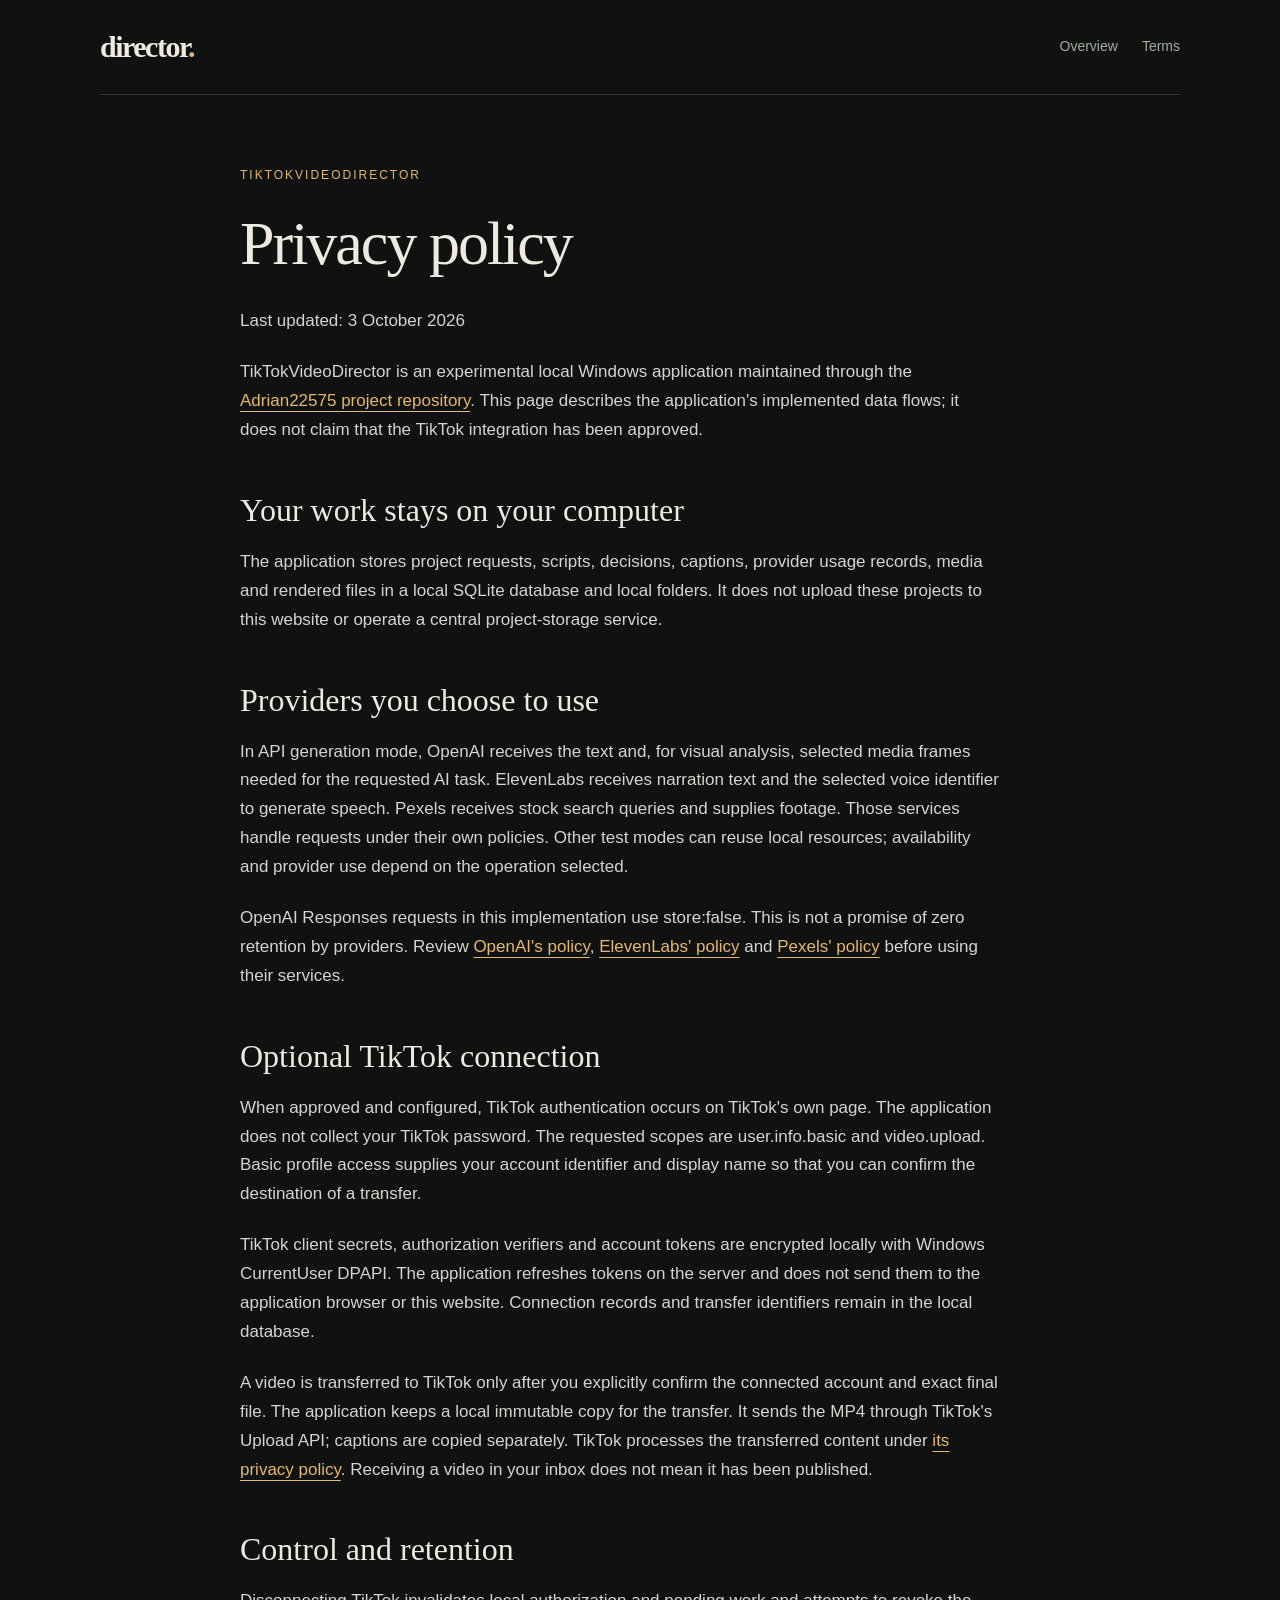
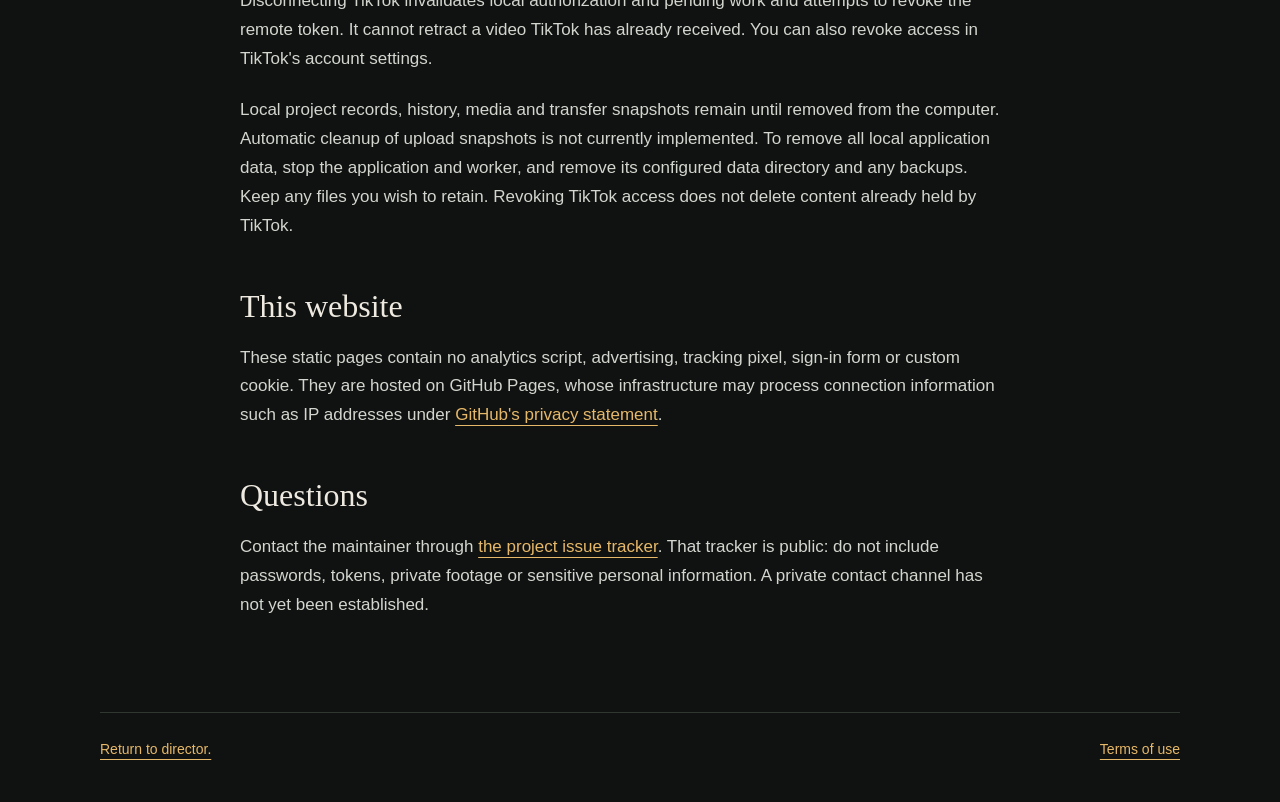
==== privacy.html @ c60e2afe "Publish director informational and privacy pages" ====
<!doctype html><html lang="en"><head><meta charset="utf-8"><meta name="viewport" content="width=device-width, initial-scale=1"><title>Privacy — director.</title><link rel="stylesheet" href="style.css"><link rel="icon" href="icon.png"></head><body><header><a class="brand" href="./">director<span>.</span></a><nav aria-label="Main"><a href="./">Overview</a><a href="terms.html">Terms</a></nav></header><main class="document"><div class="eyebrow">TikTokVideoDirector</div><h1>Privacy policy</h1><p class="updated">Last updated: 3 October 2026</p><p>TikTokVideoDirector is an experimental local Windows application maintained through the <a href="https://github.com/Adrian22575/TikTokVideoDirector">Adrian22575 project repository</a>. This page describes the application's implemented data flows; it does not claim that the TikTok integration has been approved.</p><h2>Your work stays on your computer</h2><p>The application stores project requests, scripts, decisions, captions, provider usage records, media and rendered files in a local SQLite database and local folders. It does not upload these projects to this website or operate a central project-storage service.</p><h2>Providers you choose to use</h2><p>In API generation mode, OpenAI receives the text and, for visual analysis, selected media frames needed for the requested AI task. ElevenLabs receives narration text and the selected voice identifier to generate speech. Pexels receives stock search queries and supplies footage. Those services handle requests under their own policies. Other test modes can reuse local resources; availability and provider use depend on the operation selected.</p><p>OpenAI Responses requests in this implementation use store:false. This is not a promise of zero retention by providers. Review <a href="https://openai.com/policies/privacy-policy/">OpenAI's policy</a>, <a href="https://elevenlabs.io/privacy-policy">ElevenLabs' policy</a> and <a href="https://www.pexels.com/privacy-policy/">Pexels' policy</a> before using their services.</p><h2>Optional TikTok connection</h2><p>When approved and configured, TikTok authentication occurs on TikTok's own page. The application does not collect your TikTok password. The requested scopes are user.info.basic and video.upload. Basic profile access supplies your account identifier and display name so that you can confirm the destination of a transfer.</p><p>TikTok client secrets, authorization verifiers and account tokens are encrypted locally with Windows CurrentUser DPAPI. The application refreshes tokens on the server and does not send them to the application browser or this website. Connection records and transfer identifiers remain in the local database.</p><p>A video is transferred to TikTok only after you explicitly confirm the connected account and exact final file. The application keeps a local immutable copy for the transfer. It sends the MP4 through TikTok's Upload API; captions are copied separately. TikTok processes the transferred content under <a href="https://www.tiktok.com/legal/page/eea/privacy-policy/en">its privacy policy</a>. Receiving a video in your inbox does not mean it has been published.</p><h2>Control and retention</h2><p>Disconnecting TikTok invalidates local authorization and pending work and attempts to revoke the remote token. It cannot retract a video TikTok has already received. You can also revoke access in TikTok's account settings.</p><p>Local project records, history, media and transfer snapshots remain until removed from the computer. Automatic cleanup of upload snapshots is not currently implemented. To remove all local application data, stop the application and worker, and remove its configured data directory and any backups. Keep any files you wish to retain. Revoking TikTok access does not delete content already held by TikTok.</p><h2>This website</h2><p>These static pages contain no analytics script, advertising, tracking pixel, sign-in form or custom cookie. They are hosted on GitHub Pages, whose infrastructure may process connection information such as IP addresses under <a href="https://docs.github.com/en/site-policy/privacy-policies/github-general-privacy-statement">GitHub's privacy statement</a>.</p><h2>Questions</h2><p>Contact the maintainer through <a href="https://github.com/Adrian22575/TikTokVideoDirector/issues">the project issue tracker</a>. That tracker is public: do not include passwords, tokens, private footage or sensitive personal information. A private contact channel has not yet been established.</p></main><footer><span><a href="./">Return to director.</a></span><a href="terms.html">Terms of use</a></footer></body></html>
---- style.css ----
:root{color-scheme:dark;--bg:#101211;--surface:#191c19;--text:#eeeae1;--muted:#a4ada0;--gold:#e6b869;--line:#303630}*{box-sizing:border-box}body{margin:0;background:var(--bg);color:var(--text);font:18px/1.7 'Segoe UI',sans-serif}a{color:var(--gold);text-underline-offset:5px}a:focus-visible{outline:2px solid var(--gold);outline-offset:6px}header,main,footer{width:min(1080px,calc(100% - 56px));margin:auto}header{display:flex;align-items:center;justify-content:space-between;padding:30px 0;border-bottom:1px solid var(--line);gap:30px}.brand{color:var(--text);font:bold 30px Georgia,serif;text-decoration:none;letter-spacing:-1.5px}.brand span{color:var(--gold)}nav{display:flex;gap:24px;font-size:14px}nav a{color:var(--muted);text-decoration:none}nav a:hover{color:var(--gold)}.hero{padding:110px 0 96px;max-width:820px}.eyebrow{color:var(--gold);font-size:12px;letter-spacing:2px;text-transform:uppercase}h1{font:normal clamp(44px,7vw,88px)/1.08 Georgia,serif;letter-spacing:-2px;margin:25px 0 30px}h2{font:normal 32px/1.25 Georgia,serif;margin:45px 0 18px}h3{font-size:21px;font-weight:500}p{max-width:760px;margin:0 0 22px}.lead{font-size:22px;color:var(--muted);max-width:660px}.button{display:inline-block;margin-top:14px;padding:13px 22px;background:var(--gold);color:var(--bg);border-radius:6px;text-decoration:none;font-weight:600;font-size:16px}.steps{display:grid;grid-template-columns:repeat(3,1fr);gap:40px;border-top:1px solid var(--line);padding:40px 0 55px}.steps p{font-size:16px;color:var(--muted)}.number{font-size:12px;letter-spacing:2px;color:var(--gold)}.note{padding:32px;border:1px solid var(--line);border-radius:12px;background:var(--surface);margin-bottom:70px}.note p:last-child{margin-bottom:0}.document{max-width:800px;padding:70px 0}.document h1{font-size:clamp(40px,6vw,62px)}.document p,.document li{font-size:17px;color:#d2d6ce}.document ul{padding-left:23px}.updated{font-size:14px;color:var(--muted)}footer{display:flex;justify-content:space-between;gap:30px;padding:25px 0 40px;border-top:1px solid var(--line);font-size:14px;color:var(--muted)}@media(max-width:640px){header,main,footer{width:calc(100% - 40px)}header{align-items:flex-start;gap:20px}nav{gap:14px;font-size:12px;flex-wrap:wrap;justify-content:flex-end;max-width:210px}.hero{padding:70px 0 60px}h1{letter-spacing:-1px}.lead{font-size:20px}.steps{grid-template-columns:1fr;gap:20px}.steps h3{margin:10px 0}.note{padding:24px}footer{flex-direction:column;gap:8px}.document{padding-top:45px}}
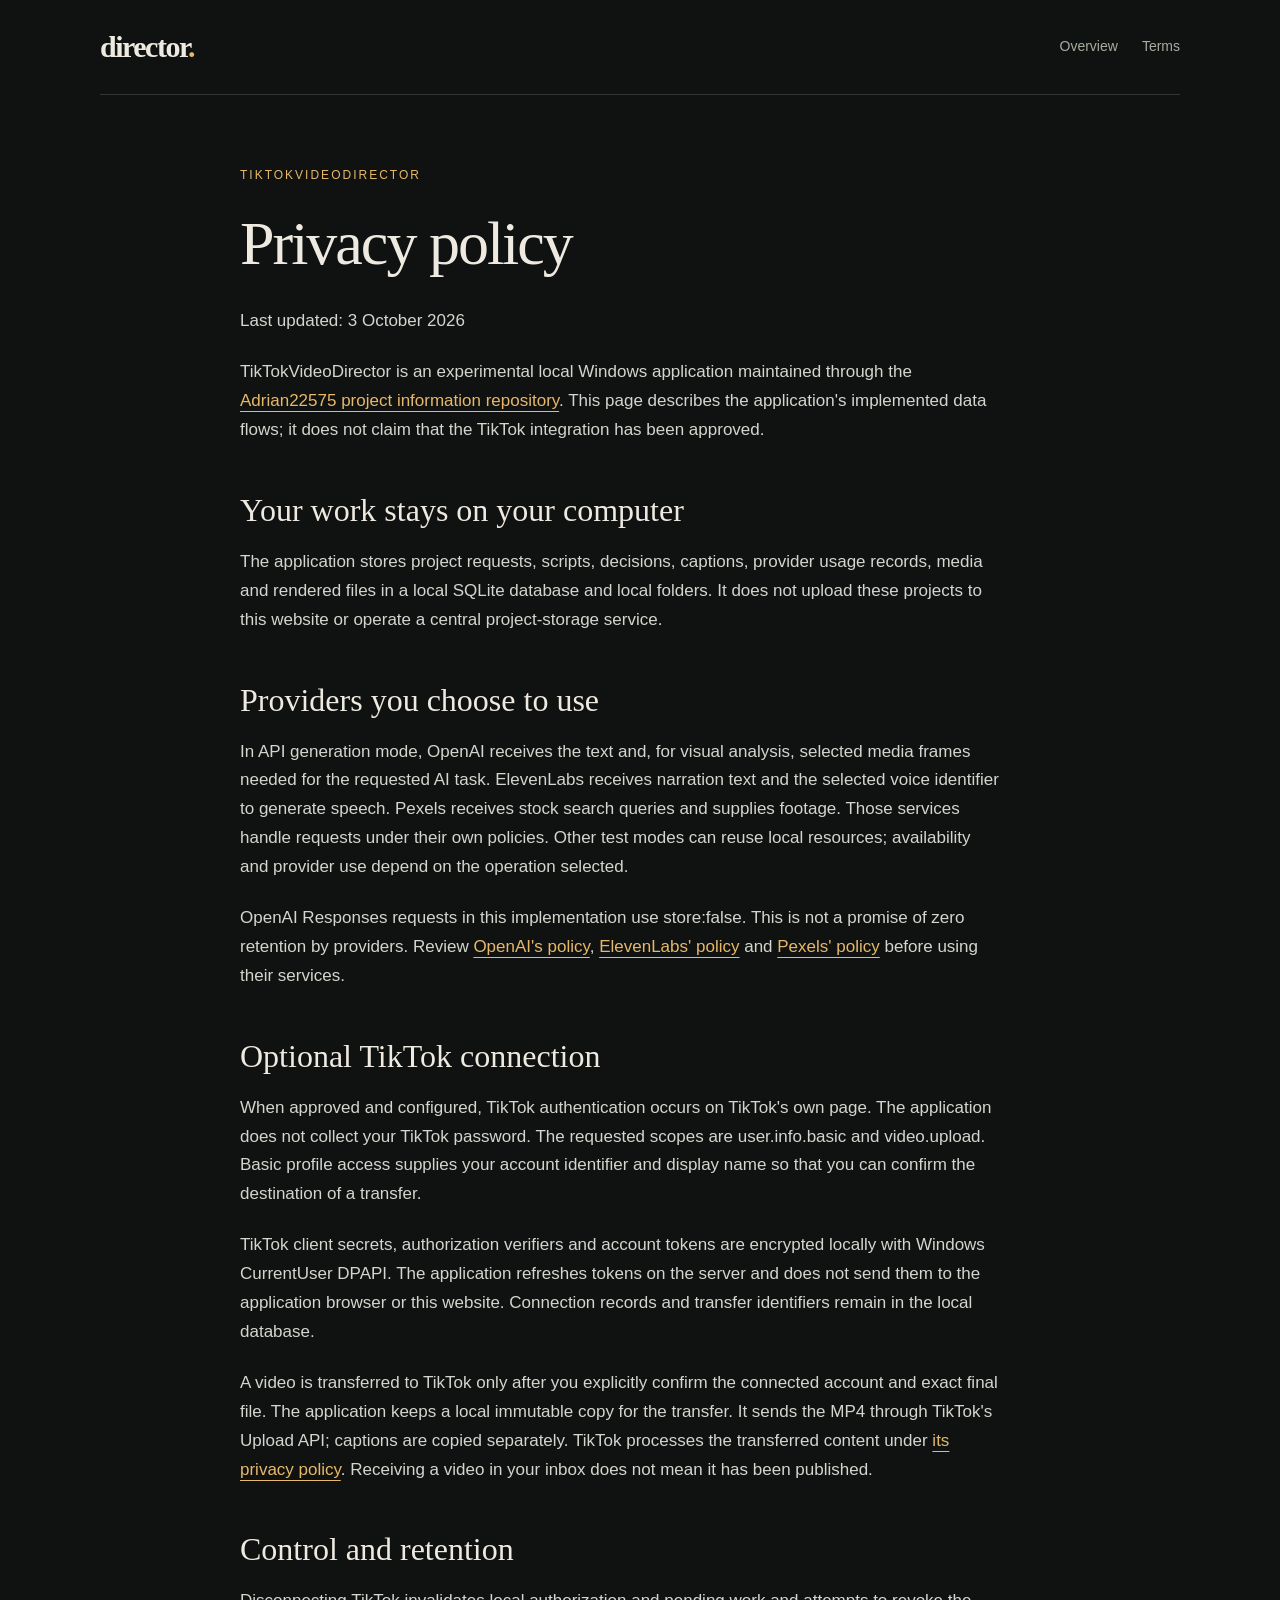
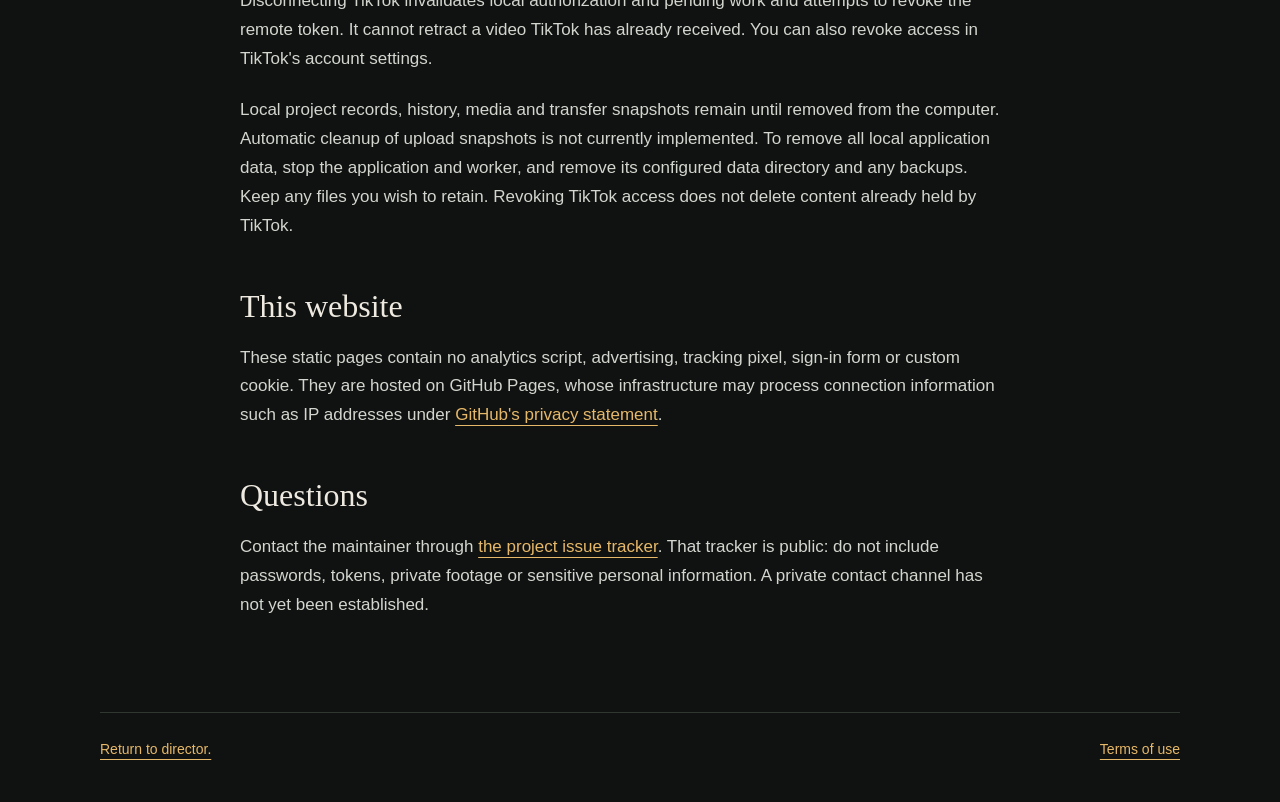
==== commit 2f25f8ea: "Point public information and contact to separate website repository" ====
--- a/privacy.html
+++ b/privacy.html
@@ -1 +1,2 @@
-<!doctype html><html lang="en"><head><meta charset="utf-8"><meta name="viewport" content="width=device-width, initial-scale=1"><title>Privacy — director.</title><link rel="stylesheet" href="style.css"><link rel="icon" href="icon.png"></head><body><header><a class="brand" href="./">director<span>.</span></a><nav aria-label="Main"><a href="./">Overview</a><a href="terms.html">Terms</a></nav></header><main class="document"><div class="eyebrow">TikTokVideoDirector</div><h1>Privacy policy</h1><p class="updated">Last updated: 3 October 2026</p><p>TikTokVideoDirector is an experimental local Windows application maintained through the <a href="https://github.com/Adrian22575/TikTokVideoDirector">Adrian22575 project repository</a>. This page describes the application's implemented data flows; it does not claim that the TikTok integration has been approved.</p><h2>Your work stays on your computer</h2><p>The application stores project requests, scripts, decisions, captions, provider usage records, media and rendered files in a local SQLite database and local folders. It does not upload these projects to this website or operate a central project-storage service.</p><h2>Providers you choose to use</h2><p>In API generation mode, OpenAI receives the text and, for visual analysis, selected media frames needed for the requested AI task. ElevenLabs receives narration text and the selected voice identifier to generate speech. Pexels receives stock search queries and supplies footage. Those services handle requests under their own policies. Other test modes can reuse local resources; availability and provider use depend on the operation selected.</p><p>OpenAI Responses requests in this implementation use store:false. This is not a promise of zero retention by providers. Review <a href="https://openai.com/policies/privacy-policy/">OpenAI's policy</a>, <a href="https://elevenlabs.io/privacy-policy">ElevenLabs' policy</a> and <a href="https://www.pexels.com/privacy-policy/">Pexels' policy</a> before using their services.</p><h2>Optional TikTok connection</h2><p>When approved and configured, TikTok authentication occurs on TikTok's own page. The application does not collect your TikTok password. The requested scopes are user.info.basic and video.upload. Basic profile access supplies your account identifier and display name so that you can confirm the destination of a transfer.</p><p>TikTok client secrets, authorization verifiers and account tokens are encrypted locally with Windows CurrentUser DPAPI. The application refreshes tokens on the server and does not send them to the application browser or this website. Connection records and transfer identifiers remain in the local database.</p><p>A video is transferred to TikTok only after you explicitly confirm the connected account and exact final file. The application keeps a local immutable copy for the transfer. It sends the MP4 through TikTok's Upload API; captions are copied separately. TikTok processes the transferred content under <a href="https://www.tiktok.com/legal/page/eea/privacy-policy/en">its privacy policy</a>. Receiving a video in your inbox does not mean it has been published.</p><h2>Control and retention</h2><p>Disconnecting TikTok invalidates local authorization and pending work and attempts to revoke the remote token. It cannot retract a video TikTok has already received. You can also revoke access in TikTok's account settings.</p><p>Local project records, history, media and transfer snapshots remain until removed from the computer. Automatic cleanup of upload snapshots is not currently implemented. To remove all local application data, stop the application and worker, and remove its configured data directory and any backups. Keep any files you wish to retain. Revoking TikTok access does not delete content already held by TikTok.</p><h2>This website</h2><p>These static pages contain no analytics script, advertising, tracking pixel, sign-in form or custom cookie. They are hosted on GitHub Pages, whose infrastructure may process connection information such as IP addresses under <a href="https://docs.github.com/en/site-policy/privacy-policies/github-general-privacy-statement">GitHub's privacy statement</a>.</p><h2>Questions</h2><p>Contact the maintainer through <a href="https://github.com/Adrian22575/TikTokVideoDirector/issues">the project issue tracker</a>. That tracker is public: do not include passwords, tokens, private footage or sensitive personal information. A private contact channel has not yet been established.</p></main><footer><span><a href="./">Return to director.</a></span><a href="terms.html">Terms of use</a></footer></body></html>
+<!doctype html><html lang="en"><head><meta charset="utf-8"><meta name="viewport" content="width=device-width, initial-scale=1"><title>Privacy — director.</title><link rel="stylesheet" href="style.css"><link rel="icon" href="icon.png"></head><body><header><a class="brand" href="./">director<span>.</span></a><nav aria-label="Main"><a href="./">Overview</a><a href="terms.html">Terms</a></nav></header><main class="document"><div class="eyebrow">TikTokVideoDirector</div><h1>Privacy policy</h1><p class="updated">Last updated: 3 October 2026</p><p>TikTokVideoDirector is an experimental local Windows application maintained through the <a href="https://github.com/Adrian22575/director-site">Adrian22575 project information repository</a>. This page describes the application's implemented data flows; it does not claim that the TikTok integration has been approved.</p><h2>Your work stays on your computer</h2><p>The application stores project requests, scripts, decisions, captions, provider usage records, media and rendered files in a local SQLite database and local folders. It does not upload these projects to this website or operate a central project-storage service.</p><h2>Providers you choose to use</h2><p>In API generation mode, OpenAI receives the text and, for visual analysis, selected media frames needed for the requested AI task. ElevenLabs receives narration text and the selected voice identifier to generate speech. Pexels receives stock search queries and supplies footage. Those services handle requests under their own policies. Other test modes can reuse local resources; availability and provider use depend on the operation selected.</p><p>OpenAI Responses requests in this implementation use store:false. This is not a promise of zero retention by providers. Review <a href="https://openai.com/policies/privacy-policy/">OpenAI's policy</a>, <a href="https://elevenlabs.io/privacy-policy">ElevenLabs' policy</a> and <a href="https://www.pexels.com/privacy-policy/">Pexels' policy</a> before using their services.</p><h2>Optional TikTok connection</h2><p>When approved and configured, TikTok authentication occurs on TikTok's own page. The application does not collect your TikTok password. The requested scopes are user.info.basic and video.upload. Basic profile access supplies your account identifier and display name so that you can confirm the destination of a transfer.</p><p>TikTok client secrets, authorization verifiers and account tokens are encrypted locally with Windows CurrentUser DPAPI. The application refreshes tokens on the server and does not send them to the application browser or this website. Connection records and transfer identifiers remain in the local database.</p><p>A video is transferred to TikTok only after you explicitly confirm the connected account and exact final file. The application keeps a local immutable copy for the transfer. It sends the MP4 through TikTok's Upload API; captions are copied separately. TikTok processes the transferred content under <a href="https://www.tiktok.com/legal/page/eea/privacy-policy/en">its privacy policy</a>. Receiving a video in your inbox does not mean it has been published.</p><h2>Control and retention</h2><p>Disconnecting TikTok invalidates local authorization and pending work and attempts to revoke the remote token. It cannot retract a video TikTok has already received. You can also revoke access in TikTok's account settings.</p><p>Local project records, history, media and transfer snapshots remain until removed from the computer. Automatic cleanup of upload snapshots is not currently implemented. To remove all local application data, stop the application and worker, and remove its configured data directory and any backups. Keep any files you wish to retain. Revoking TikTok access does not delete content already held by TikTok.</p><h2>This website</h2><p>These static pages contain no analytics script, advertising, tracking pixel, sign-in form or custom cookie. They are hosted on GitHub Pages, whose infrastructure may process connection information such as IP addresses under <a href="https://docs.github.com/en/site-policy/privacy-policies/github-general-privacy-statement">GitHub's privacy statement</a>.</p><h2>Questions</h2><p>Contact the maintainer through <a href="https://github.com/Adrian22575/director-site/issues">the project issue tracker</a>. That tracker is public: do not include passwords, tokens, private footage or sensitive personal information. A private contact channel has not yet been established.</p></main><footer><span><a href="./">Return to director.</a></span><a href="terms.html">Terms of use</a></footer></body></html>
+
